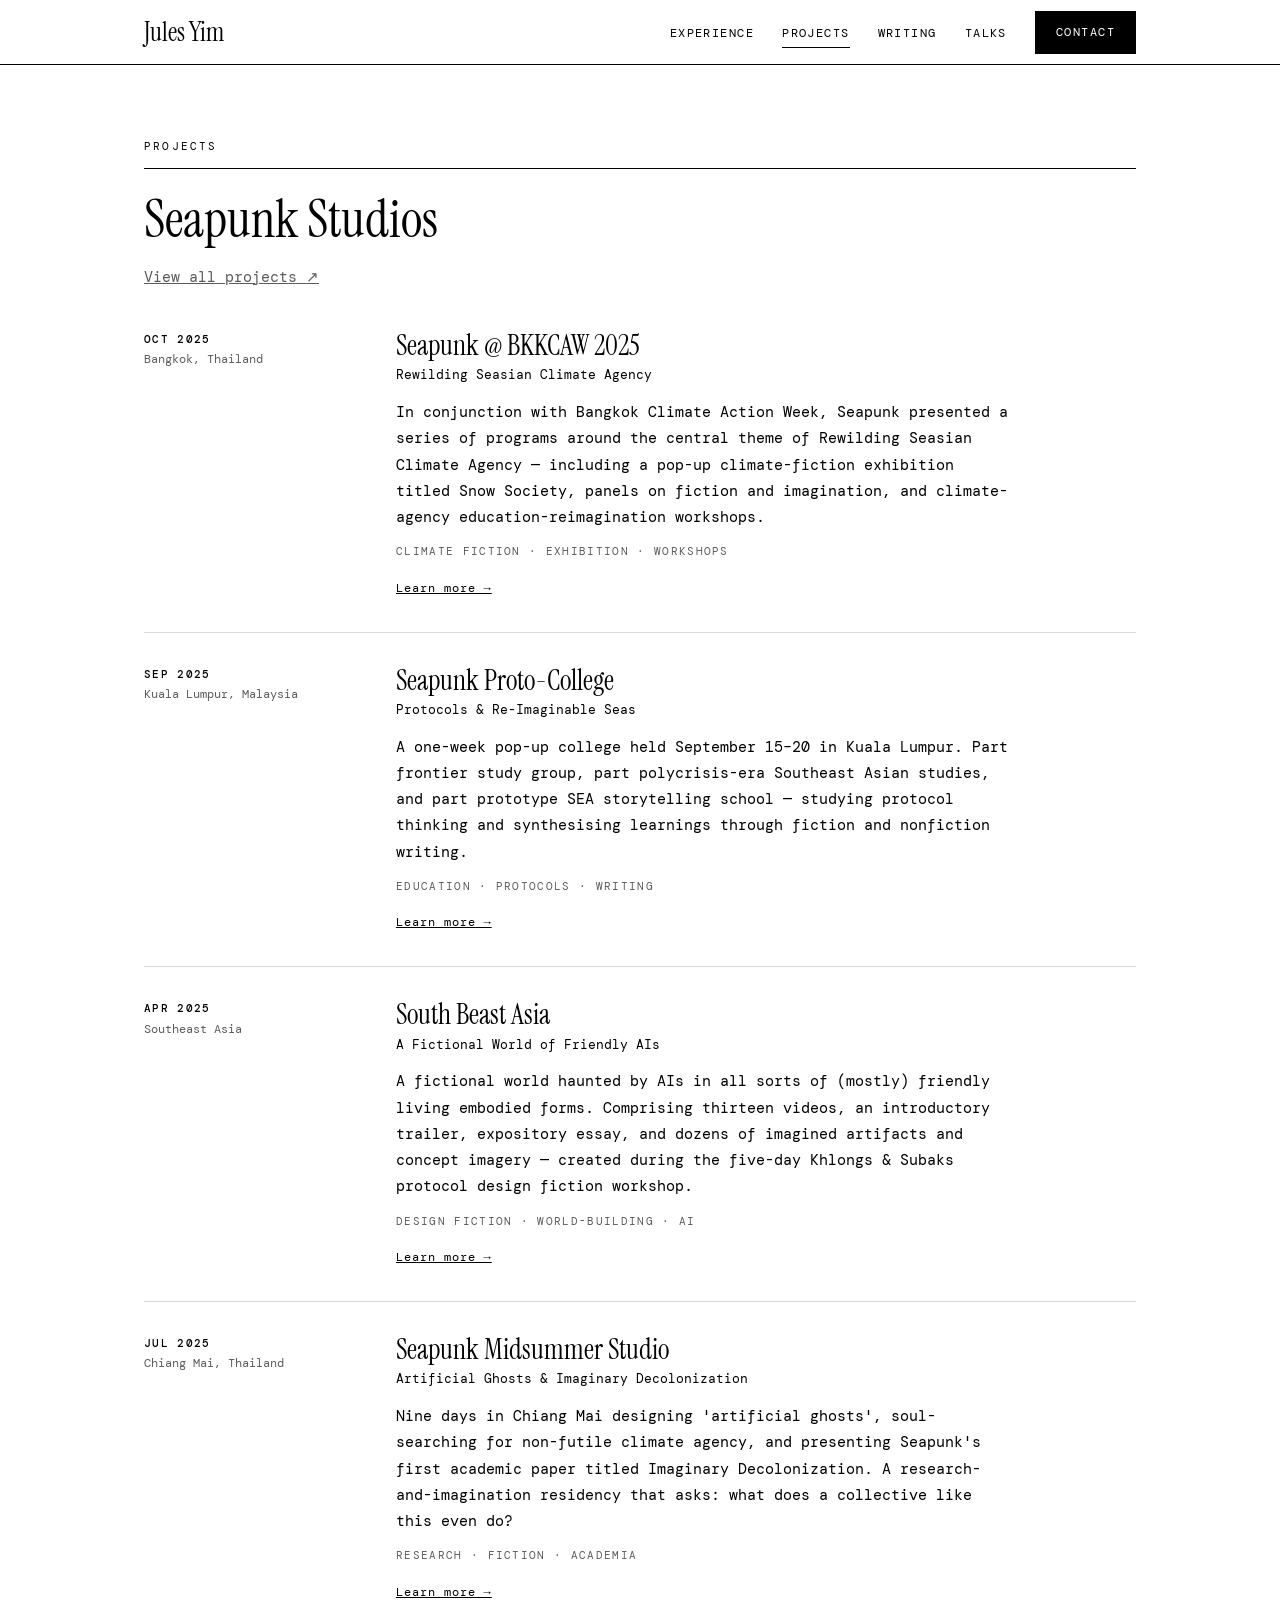
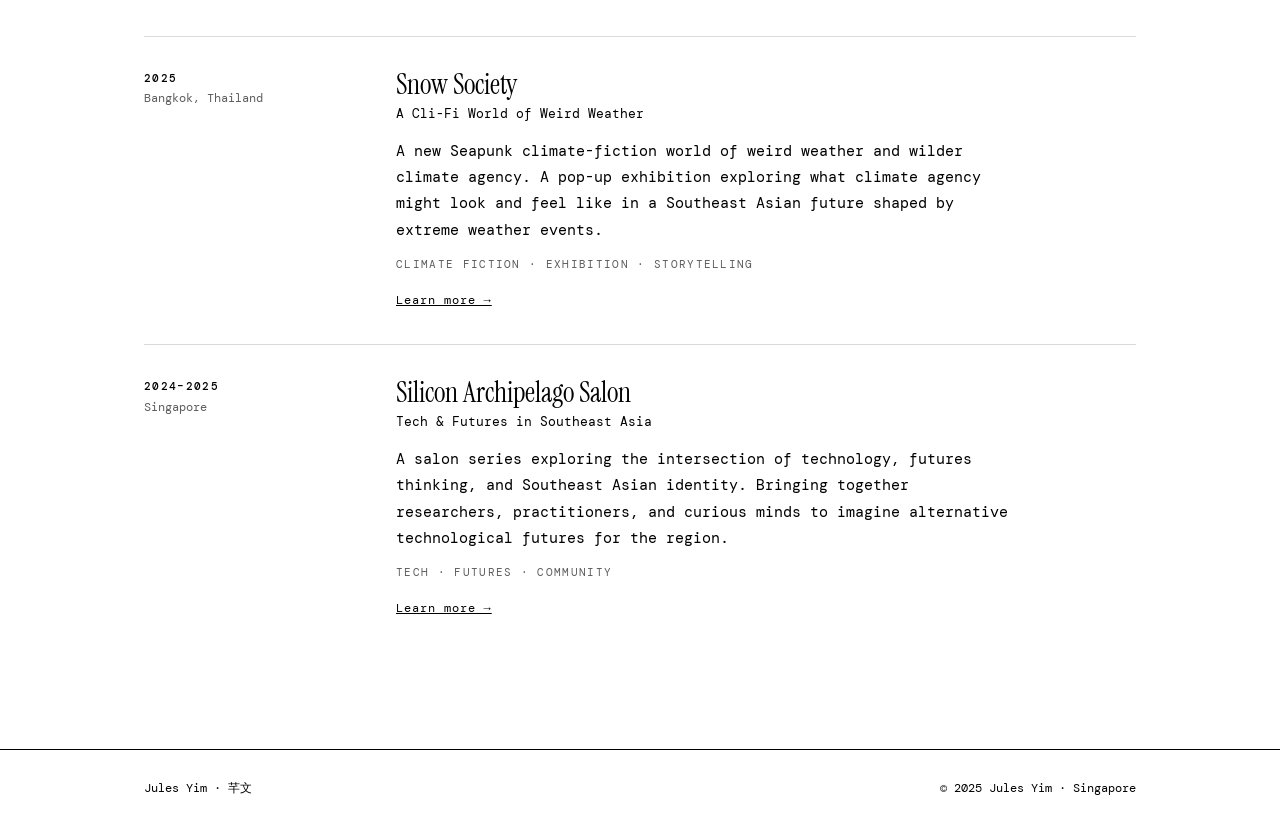
==== projects.html @ a4468859 "Rebuild Jules Yim portfolio as a static black-on-white site Co-Authored-By: Claude Opus 5.5 <noreply" ====
<!doctype html>
<html lang="en">
<head>
  <meta charset="utf-8">
  <meta name="viewport" content="width=device-width, initial-scale=1">
  <title>Projects — Jules Yim</title>
  <meta name="description" content="Seapunk Studios projects curated by Jules Yim.">
  <link rel="preconnect" href="https://fonts.googleapis.com">
  <link rel="preconnect" href="https://fonts.gstatic.com" crossorigin>
  <link href="https://fonts.googleapis.com/css2?family=DM+Mono:ital,wght@0,400;0,500;1,400&family=Instrument+Serif&display=swap" rel="stylesheet">
  <link rel="stylesheet" href="styles.css">
</head>
<body>

<header class="nav">
  <div class="wrap">
    <a class="brand" href="index.html">Jules Yim</a>
    <ul>
      <li><a href="index.html#experience">Experience</a></li>
      <li><a href="projects.html" aria-current="page">Projects</a></li>
      <li><a href="writing.html">Writing</a></li>
      <li><a href="index.html#talks">Talks</a></li>
      <li><a class="btn" href="index.html#contact">Contact</a></li>
    </ul>
  </div>
</header>

<main class="wrap">
  <section class="page-head">
    <div class="label">Projects</div>
    <h2>Seapunk Studios</h2>
    <p class="sub"><a href="https://seapunkstudios.notion.site" target="_blank" rel="noopener noreferrer">View all projects ↗</a></p>

    <article class="entry">
      <div class="meta"><b>Oct 2025</b>Bangkok, Thailand</div>
      <div>
        <h3>Seapunk @ BKKCAW 2025</h3>
        <div class="org">Rewilding Seasian Climate Agency</div>
        <p>In conjunction with Bangkok Climate Action Week, Seapunk presented a series of programs around the central theme of Rewilding Seasian Climate Agency — including a pop-up climate-fiction exhibition titled Snow Society, panels on fiction and imagination, and climate-agency education-reimagination workshops.</p>
        <p class="tags">Climate Fiction · Exhibition · Workshops</p>
        <a class="more" href="https://seapunkstudios.notion.site" target="_blank" rel="noopener noreferrer">Learn more →</a>
      </div>
    </article>

    <article class="entry">
      <div class="meta"><b>Sep 2025</b>Kuala Lumpur, Malaysia</div>
      <div>
        <h3>Seapunk Proto-College</h3>
        <div class="org">Protocols &amp; Re-Imaginable Seas</div>
        <p>A one-week pop-up college held September 15–20 in Kuala Lumpur. Part frontier study group, part polycrisis-era Southeast Asian studies, and part prototype SEA storytelling school — studying protocol thinking and synthesising learnings through fiction and nonfiction writing.</p>
        <p class="tags">Education · Protocols · Writing</p>
        <a class="more" href="https://seapunkstudios.notion.site" target="_blank" rel="noopener noreferrer">Learn more →</a>
      </div>
    </article>

    <article class="entry">
      <div class="meta"><b>Apr 2025</b>Southeast Asia</div>
      <div>
        <h3>South Beast Asia</h3>
        <div class="org">A Fictional World of Friendly AIs</div>
        <p>A fictional world haunted by AIs in all sorts of (mostly) friendly living embodied forms. Comprising thirteen videos, an introductory trailer, expository essay, and dozens of imagined artifacts and concept imagery — created during the five-day Khlongs &amp; Subaks protocol design fiction workshop.</p>
        <p class="tags">Design Fiction · World-building · AI</p>
        <a class="more" href="https://southbeast.asia" target="_blank" rel="noopener noreferrer">Learn more →</a>
      </div>
    </article>

    <article class="entry">
      <div class="meta"><b>Jul 2025</b>Chiang Mai, Thailand</div>
      <div>
        <h3>Seapunk Midsummer Studio</h3>
        <div class="org">Artificial Ghosts &amp; Imaginary Decolonization</div>
        <p>Nine days in Chiang Mai designing 'artificial ghosts', soul-searching for non-futile climate agency, and presenting Seapunk's first academic paper titled Imaginary Decolonization. A research-and-imagination residency that asks: what does a collective like this even do?</p>
        <p class="tags">Research · Fiction · Academia</p>
        <a class="more" href="https://seapunkstudios.notion.site" target="_blank" rel="noopener noreferrer">Learn more →</a>
      </div>
    </article>

    <article class="entry">
      <div class="meta"><b>2025</b>Bangkok, Thailand</div>
      <div>
        <h3>Snow Society</h3>
        <div class="org">A Cli-Fi World of Weird Weather</div>
        <p>A new Seapunk climate-fiction world of weird weather and wilder climate agency. A pop-up exhibition exploring what climate agency might look and feel like in a Southeast Asian future shaped by extreme weather events.</p>
        <p class="tags">Climate Fiction · Exhibition · Storytelling</p>
        <a class="more" href="https://seapunkstudios.notion.site" target="_blank" rel="noopener noreferrer">Learn more →</a>
      </div>
    </article>

    <article class="entry">
      <div class="meta"><b>2024–2025</b>Singapore</div>
      <div>
        <h3>Silicon Archipelago Salon</h3>
        <div class="org">Tech &amp; Futures in Southeast Asia</div>
        <p>A salon series exploring the intersection of technology, futures thinking, and Southeast Asian identity. Bringing together researchers, practitioners, and curious minds to imagine alternative technological futures for the region.</p>
        <p class="tags">Tech · Futures · Community</p>
        <a class="more" href="https://seapunkstudios.notion.site" target="_blank" rel="noopener noreferrer">Learn more →</a>
      </div>
    </article>
  </section>
</main>

<footer>
  <div class="wrap">
    <div>Jules Yim · 芊文</div>
    <div>© 2025 Jules Yim · Singapore</div>
  </div>
</footer>

</body>
</html>
---- styles.css ----
/* Change the two font families here (and the Google Fonts link in each page's <head>). */
:root {
  --font-display: "Instrument Serif", Georgia, serif;
  --font-body: "DM Mono", ui-monospace, Menlo, monospace;
  --ink: #000;
  --paper: #fff;
  --muted: #5c5c5c;
  --rule: #000;
  --hair: #d9d9d9;
  --page: 1040px;
}

* { box-sizing: border-box; }

html { scroll-behavior: smooth; }

body {
  margin: 0;
  background: var(--paper);
  color: var(--ink);
  font-family: var(--font-body);
  font-size: 15px;
  line-height: 1.75;
  -webkit-font-smoothing: antialiased;
}

a { color: inherit; }

.wrap {
  max-width: var(--page);
  margin: 0 auto;
  padding: 0 24px;
}

/* Navigation */
.nav {
  position: sticky;
  top: 0;
  z-index: 10;
  background: var(--paper);
  border-bottom: 1px solid var(--rule);
}
.nav .wrap {
  display: flex;
  align-items: center;
  justify-content: space-between;
  gap: 16px;
  min-height: 64px;
  flex-wrap: wrap;
}
.brand {
  font-family: var(--font-display);
  font-size: 26px;
  line-height: 1;
  text-decoration: none;
}
.nav ul {
  display: flex;
  align-items: center;
  gap: 28px;
  list-style: none;
  margin: 0;
  padding: 0;
}
.nav ul a {
  font-size: 12px;
  letter-spacing: 0.12em;
  text-transform: uppercase;
  text-decoration: none;
  padding: 6px 0;
  border-bottom: 1px solid transparent;
}
.nav ul a:hover,
.nav ul a[aria-current="page"] { border-bottom-color: var(--ink); }
.nav ul a.btn,
.btn {
  display: inline-block;
  padding: 10px 20px;
  background: var(--ink);
  color: var(--paper);
  border: 1px solid var(--ink);
  font-size: 12px;
  letter-spacing: 0.12em;
  text-transform: uppercase;
  text-decoration: none;
}
.nav ul a.btn:hover,
.btn:hover { background: var(--paper); color: var(--ink); }

/* Business card */
.card {
  display: grid;
  grid-template-columns: 1fr 300px;
  gap: 48px;
  align-items: center;
  margin: 64px 0 0;
  padding: 48px;
  border: 1px solid var(--rule);
}
.card h1 {
  font-family: var(--font-display);
  font-weight: 400;
  font-size: clamp(56px, 9vw, 104px);
  line-height: 0.95;
  margin: 0;
}
.card .hanzi {
  font-size: 22px;
  letter-spacing: 0.3em;
  margin: 12px 0 28px;
}
.card .roles {
  list-style: none;
  margin: 0 0 24px;
  padding: 0;
  font-size: 13px;
}
.card .tagline {
  max-width: 44ch;
  margin: 0 0 28px;
  color: var(--muted);
}
.card .where {
  font-size: 11px;
  letter-spacing: 0.14em;
  text-transform: uppercase;
}
.card img {
  display: block;
  width: 100%;
  height: auto;
  aspect-ratio: 1;
  object-fit: cover;
  filter: grayscale(1) contrast(1.05);
  border: 1px solid var(--rule);
}
.illustration {
  display: block;
  width: 100%;
  height: auto;
  margin: 40px 0 0;
}

/* Sections */
section { padding: 88px 0 0; }
.label {
  font-size: 11px;
  letter-spacing: 0.2em;
  text-transform: uppercase;
  margin: 0 0 24px;
  padding-bottom: 12px;
  border-bottom: 1px solid var(--rule);
}
h2 {
  font-family: var(--font-display);
  font-weight: 400;
  font-size: clamp(34px, 5vw, 52px);
  line-height: 1.05;
  margin: 0 0 16px;
}
.lede {
  font-family: var(--font-display);
  font-size: clamp(24px, 3.2vw, 34px);
  line-height: 1.25;
  max-width: 30em;
  margin: 0 0 20px;
}
.sub {
  max-width: 62ch;
  color: var(--muted);
  margin: 0 0 40px;
}

.stats {
  display: grid;
  grid-template-columns: repeat(3, 1fr);
  border-top: 1px solid var(--rule);
  border-bottom: 1px solid var(--rule);
  margin: 0 0 56px;
}
.stats div { padding: 24px 0; }
.stats div + div { padding-left: 24px; border-left: 1px solid var(--rule); }
.stats strong {
  display: block;
  font-family: var(--font-display);
  font-weight: 400;
  font-size: 56px;
  line-height: 1;
}
.stats span {
  font-size: 11px;
  letter-spacing: 0.14em;
  text-transform: uppercase;
}

/* Entries: experience, talks, projects, writing */
.entry {
  display: grid;
  grid-template-columns: 220px 1fr;
  gap: 32px;
  padding: 32px 0;
  border-top: 1px solid var(--hair);
}
.entry:first-of-type { border-top: 0; padding-top: 0; }
.entry .meta {
  font-size: 12px;
  color: var(--muted);
}
.entry .meta b {
  display: block;
  font-weight: 500;
  color: var(--ink);
  letter-spacing: 0.12em;
  text-transform: uppercase;
  font-size: 11px;
}
.entry h3 {
  font-family: var(--font-display);
  font-weight: 400;
  font-size: 28px;
  line-height: 1.15;
  margin: 0 0 2px;
}
.entry .org { margin: 0 0 12px; font-size: 13px; }
.entry p { margin: 0 0 12px; max-width: 68ch; }
.entry ul { margin: 0; padding-left: 18px; color: var(--muted); font-size: 13px; }
.entry .tags {
  font-size: 11px;
  letter-spacing: 0.12em;
  text-transform: uppercase;
  color: var(--muted);
}
.entry .more { font-size: 12px; letter-spacing: 0.08em; }

/* Contact */
.links {
  display: grid;
  grid-template-columns: repeat(auto-fill, minmax(240px, 1fr));
  gap: 0;
  border-top: 1px solid var(--rule);
  border-left: 1px solid var(--rule);
  margin: 0 0 40px;
}
.links a {
  display: block;
  padding: 20px;
  text-decoration: none;
  border-right: 1px solid var(--rule);
  border-bottom: 1px solid var(--rule);
}
.links a:hover { background: var(--ink); color: var(--paper); }
.links a:hover span { color: var(--paper); }
.links b { display: block; font-weight: 500; }
.links span { font-size: 12px; color: var(--muted); }

.page-head { padding-top: 72px; }

footer {
  margin-top: 96px;
  border-top: 1px solid var(--rule);
  font-size: 12px;
}
footer .wrap {
  display: flex;
  flex-wrap: wrap;
  justify-content: space-between;
  gap: 16px;
  padding-top: 28px;
  padding-bottom: 40px;
}
footer nav { display: flex; flex-wrap: wrap; gap: 20px; }

@media (max-width: 760px) {
  .nav .wrap { padding-top: 12px; padding-bottom: 12px; }
  .nav ul { gap: 16px; flex-wrap: wrap; }
  .card { grid-template-columns: 1fr 120px; gap: 20px; padding: 24px; margin-top: 32px; align-items: start; }
  .card .hanzi { font-size: 16px; margin: 8px 0 20px; }
  section { padding-top: 64px; }
  .stats strong { font-size: 40px; }
  .stats div + div { padding-left: 12px; }
  .entry { grid-template-columns: 1fr; gap: 8px; }
}
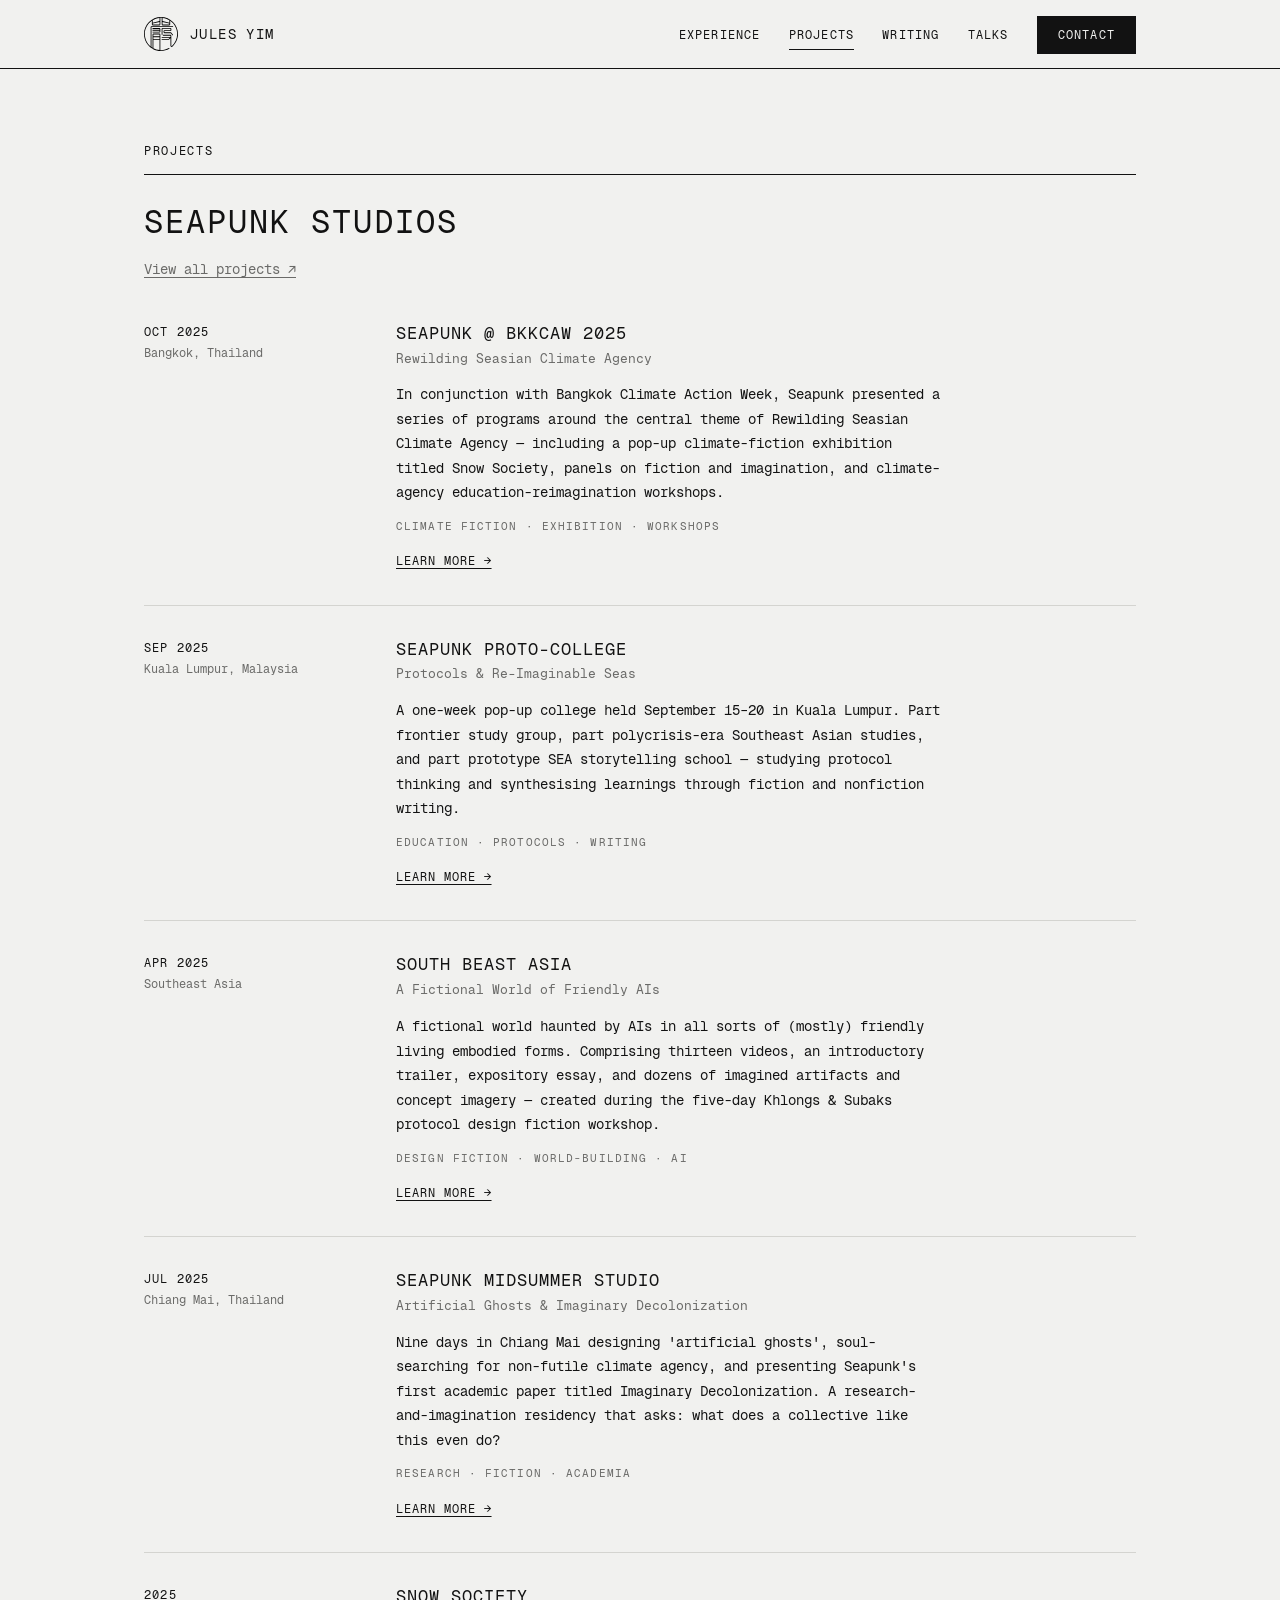
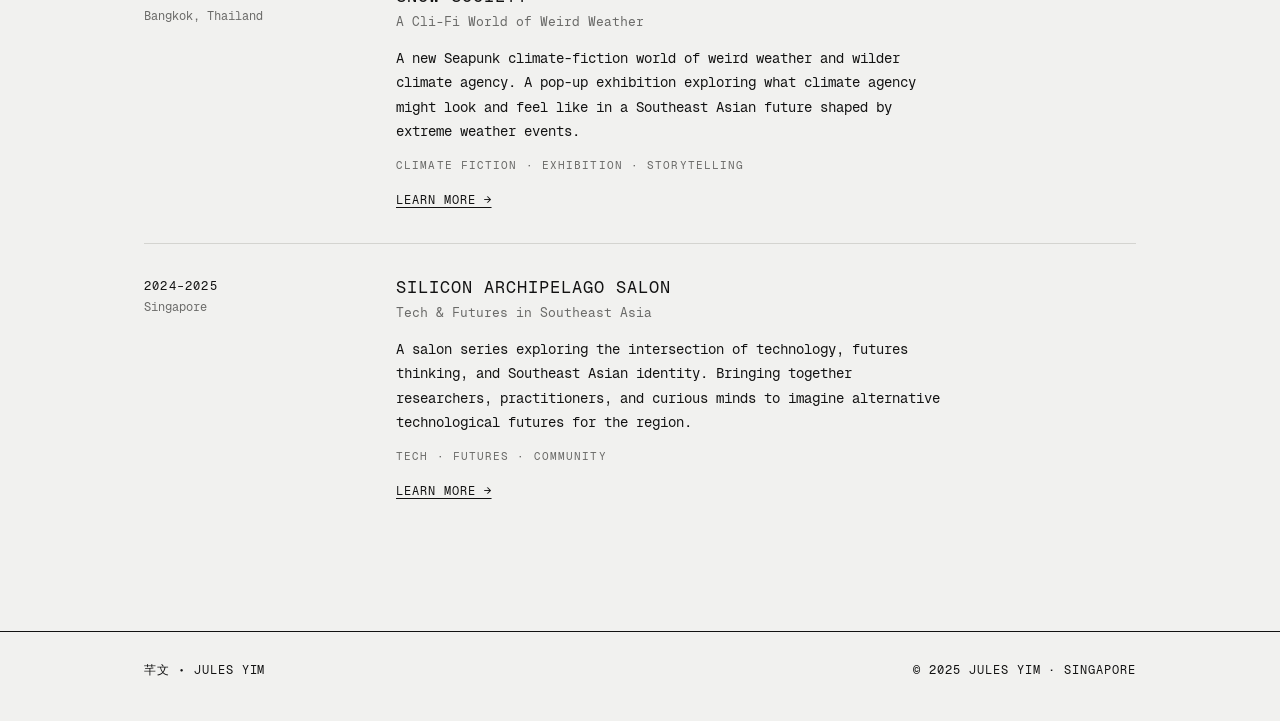
==== commit a2a64584: "Restyle to match the business card: Geist Mono, off-white paper, seal logo, card artwork Co-Authored" ====
--- a/projects.html
+++ b/projects.html
@@ -5,16 +5,14 @@
   <meta name="viewport" content="width=device-width, initial-scale=1">
   <title>Projects — Jules Yim</title>
   <meta name="description" content="Seapunk Studios projects curated by Jules Yim.">
-  <link rel="preconnect" href="https://fonts.googleapis.com">
-  <link rel="preconnect" href="https://fonts.gstatic.com" crossorigin>
-  <link href="https://fonts.googleapis.com/css2?family=DM+Mono:ital,wght@0,400;0,500;1,400&family=Instrument+Serif&display=swap" rel="stylesheet">
+  <link rel="icon" href="assets/logo.svg" type="image/svg+xml">
   <link rel="stylesheet" href="styles.css">
 </head>
 <body>
 
 <header class="nav">
   <div class="wrap">
-    <a class="brand" href="index.html">Jules Yim</a>
+    <a class="brand" href="index.html"><img src="assets/logo.svg" alt="">Jules Yim</a>
     <ul>
       <li><a href="index.html#experience">Experience</a></li>
       <li><a href="projects.html" aria-current="page">Projects</a></li>
@@ -101,7 +99,7 @@
 
 <footer>
   <div class="wrap">
-    <div>Jules Yim · 芊文</div>
+    <div>芊文 • Jules Yim</div>
     <div>© 2025 Jules Yim · Singapore</div>
   </div>
 </footer>
--- a/styles.css
+++ b/styles.css
@@ -1,12 +1,19 @@
-/* Change the two font families here (and the Google Fonts link in each page's <head>). */
+/* Visual style follows the business card: Geist Mono, near-black ink on warm off-white,
+   with the purple artwork from the back of the card as the illustration. */
+@font-face {
+  font-family: "Geist Mono";
+  src: url("assets/fonts/GeistMono-Regular.otf") format("opentype");
+  font-weight: 400 500;
+  font-display: swap;
+}
+
 :root {
-  --font-display: "Instrument Serif", Georgia, serif;
-  --font-body: "DM Mono", ui-monospace, Menlo, monospace;
-  --ink: #000;
-  --paper: #fff;
-  --muted: #5c5c5c;
-  --rule: #000;
-  --hair: #d9d9d9;
+  --font: "Geist Mono", ui-monospace, Menlo, monospace;
+  --ink: #121212;
+  --paper: #f1f1ef;
+  --muted: #6a6a68;
+  --hair: #d4d4d0;
+  --accent: #6d3f7f;
   --page: 1040px;
 }
 
@@ -18,13 +25,14 @@
   margin: 0;
   background: var(--paper);
   color: var(--ink);
-  font-family: var(--font-body);
-  font-size: 15px;
+  font-family: var(--font);
+  font-size: 14px;
   line-height: 1.75;
   -webkit-font-smoothing: antialiased;
 }
 
-a { color: inherit; }
+a { color: inherit; text-underline-offset: 3px; }
+a:hover { color: var(--accent); }
 
 .wrap {
   max-width: var(--page);
@@ -38,22 +46,26 @@
   top: 0;
   z-index: 10;
   background: var(--paper);
-  border-bottom: 1px solid var(--rule);
+  border-bottom: 1px solid var(--ink);
 }
 .nav .wrap {
   display: flex;
   align-items: center;
   justify-content: space-between;
   gap: 16px;
-  min-height: 64px;
+  min-height: 68px;
   flex-wrap: wrap;
 }
 .brand {
-  font-family: var(--font-display);
-  font-size: 26px;
-  line-height: 1;
+  display: flex;
+  align-items: center;
+  gap: 12px;
+  font-size: 14px;
+  letter-spacing: 0.1em;
+  text-transform: uppercase;
   text-decoration: none;
 }
+.brand img { width: 34px; height: 34px; display: block; }
 .nav ul {
   display: flex;
   align-items: center;
@@ -64,109 +76,114 @@
 }
 .nav ul a {
   font-size: 12px;
-  letter-spacing: 0.12em;
+  letter-spacing: 0.1em;
   text-transform: uppercase;
   text-decoration: none;
   padding: 6px 0;
   border-bottom: 1px solid transparent;
 }
 .nav ul a:hover,
-.nav ul a[aria-current="page"] { border-bottom-color: var(--ink); }
-.nav ul a.btn,
-.btn {
-  display: inline-block;
+.nav ul a[aria-current="page"] { border-bottom-color: currentColor; }
+.nav ul a.btn {
   padding: 10px 20px;
   background: var(--ink);
   color: var(--paper);
   border: 1px solid var(--ink);
-  font-size: 12px;
-  letter-spacing: 0.12em;
-  text-transform: uppercase;
-  text-decoration: none;
-}
-.nav ul a.btn:hover,
-.btn:hover { background: var(--paper); color: var(--ink); }
+}
+.nav ul a.btn:hover { background: var(--accent); border-color: var(--accent); color: var(--paper); }
 
 /* Business card */
 .card {
   display: grid;
-  grid-template-columns: 1fr 300px;
+  grid-template-columns: 1fr 260px;
   gap: 48px;
+  margin: 72px 0 0;
+  min-height: 420px;
+}
+.card .text {
+  display: flex;
+  flex-direction: column;
+  justify-content: space-between;
+  gap: 48px;
+}
+.card .id {
+  display: flex;
   align-items: center;
-  margin: 64px 0 0;
-  padding: 48px;
-  border: 1px solid var(--rule);
-}
+  gap: 28px;
+}
+.card .id img { width: 84px; height: 84px; flex: none; }
 .card h1 {
-  font-family: var(--font-display);
-  font-weight: 400;
-  font-size: clamp(56px, 9vw, 104px);
-  line-height: 0.95;
+  font-weight: 400;
+  font-size: clamp(24px, 4vw, 40px);
+  line-height: 1.2;
+  letter-spacing: 0.06em;
+  text-transform: uppercase;
+  margin: 0 0 6px;
+}
+.card .fields {
+  font-size: clamp(12px, 1.6vw, 15px);
+  letter-spacing: 0.08em;
+  text-transform: uppercase;
+}
+.card .tagline {
+  max-width: 52ch;
   margin: 0;
-}
-.card .hanzi {
-  font-size: 22px;
-  letter-spacing: 0.3em;
-  margin: 12px 0 28px;
-}
-.card .roles {
-  list-style: none;
-  margin: 0 0 24px;
-  padding: 0;
-  font-size: 13px;
-}
-.card .tagline {
-  max-width: 44ch;
-  margin: 0 0 28px;
   color: var(--muted);
 }
-.card .where {
-  font-size: 11px;
-  letter-spacing: 0.14em;
-  text-transform: uppercase;
-}
-.card img {
+.card dl {
+  display: grid;
+  grid-template-columns: 110px 1fr;
+  row-gap: 6px;
+  margin: 0;
+  font-size: 14px;
+  letter-spacing: 0.06em;
+  text-transform: uppercase;
+}
+.card dd { margin: 0; }
+.card .photo {
   display: block;
   width: 100%;
   height: auto;
   aspect-ratio: 1;
   object-fit: cover;
   filter: grayscale(1) contrast(1.05);
-  border: 1px solid var(--rule);
+  mix-blend-mode: multiply;
 }
 .illustration {
   display: block;
   width: 100%;
   height: auto;
-  margin: 40px 0 0;
+  aspect-ratio: 2 / 1;
+  object-fit: cover;
+  margin: 72px 0 0;
 }
 
 /* Sections */
 section { padding: 88px 0 0; }
 .label {
-  font-size: 11px;
-  letter-spacing: 0.2em;
-  text-transform: uppercase;
-  margin: 0 0 24px;
+  font-size: 12px;
+  letter-spacing: 0.14em;
+  text-transform: uppercase;
+  margin: 0 0 28px;
   padding-bottom: 12px;
-  border-bottom: 1px solid var(--rule);
+  border-bottom: 1px solid var(--ink);
 }
 h2 {
-  font-family: var(--font-display);
-  font-weight: 400;
-  font-size: clamp(34px, 5vw, 52px);
-  line-height: 1.05;
+  font-weight: 400;
+  font-size: clamp(22px, 3.2vw, 32px);
+  line-height: 1.2;
+  letter-spacing: 0.06em;
+  text-transform: uppercase;
   margin: 0 0 16px;
 }
 .lede {
-  font-family: var(--font-display);
-  font-size: clamp(24px, 3.2vw, 34px);
-  line-height: 1.25;
-  max-width: 30em;
+  font-size: clamp(16px, 2vw, 20px);
+  line-height: 1.6;
+  max-width: 44em;
   margin: 0 0 20px;
 }
 .sub {
-  max-width: 62ch;
+  max-width: 64ch;
   color: var(--muted);
   margin: 0 0 40px;
 }
@@ -174,22 +191,21 @@
 .stats {
   display: grid;
   grid-template-columns: repeat(3, 1fr);
-  border-top: 1px solid var(--rule);
-  border-bottom: 1px solid var(--rule);
+  border-top: 1px solid var(--ink);
+  border-bottom: 1px solid var(--ink);
   margin: 0 0 56px;
 }
 .stats div { padding: 24px 0; }
-.stats div + div { padding-left: 24px; border-left: 1px solid var(--rule); }
+.stats div + div { padding-left: 24px; border-left: 1px solid var(--ink); }
 .stats strong {
   display: block;
-  font-family: var(--font-display);
-  font-weight: 400;
-  font-size: 56px;
-  line-height: 1;
+  font-weight: 400;
+  font-size: 48px;
+  line-height: 1.1;
 }
 .stats span {
-  font-size: 11px;
-  letter-spacing: 0.14em;
+  font-size: 12px;
+  letter-spacing: 0.1em;
   text-transform: uppercase;
 }
 
@@ -208,57 +224,60 @@
 }
 .entry .meta b {
   display: block;
-  font-weight: 500;
+  font-weight: 400;
   color: var(--ink);
-  letter-spacing: 0.12em;
-  text-transform: uppercase;
-  font-size: 11px;
+  letter-spacing: 0.1em;
+  text-transform: uppercase;
 }
 .entry h3 {
-  font-family: var(--font-display);
-  font-weight: 400;
-  font-size: 28px;
-  line-height: 1.15;
+  font-weight: 400;
+  font-size: 17px;
+  line-height: 1.4;
+  letter-spacing: 0.06em;
+  text-transform: uppercase;
   margin: 0 0 2px;
 }
-.entry .org { margin: 0 0 12px; font-size: 13px; }
+.entry h3 a { text-decoration: none; }
+.entry h3 a:hover { text-decoration: underline; }
+.entry .org { margin: 0 0 12px; font-size: 13px; color: var(--muted); }
 .entry p { margin: 0 0 12px; max-width: 68ch; }
 .entry ul { margin: 0; padding-left: 18px; color: var(--muted); font-size: 13px; }
 .entry .tags {
   font-size: 11px;
-  letter-spacing: 0.12em;
+  letter-spacing: 0.1em;
   text-transform: uppercase;
   color: var(--muted);
 }
-.entry .more { font-size: 12px; letter-spacing: 0.08em; }
+.entry .more { font-size: 12px; letter-spacing: 0.08em; text-transform: uppercase; }
 
 /* Contact */
 .links {
   display: grid;
   grid-template-columns: repeat(auto-fill, minmax(240px, 1fr));
-  gap: 0;
-  border-top: 1px solid var(--rule);
-  border-left: 1px solid var(--rule);
+  border-top: 1px solid var(--ink);
+  border-left: 1px solid var(--ink);
   margin: 0 0 40px;
 }
 .links a {
   display: block;
   padding: 20px;
   text-decoration: none;
-  border-right: 1px solid var(--rule);
-  border-bottom: 1px solid var(--rule);
+  border-right: 1px solid var(--ink);
+  border-bottom: 1px solid var(--ink);
 }
 .links a:hover { background: var(--ink); color: var(--paper); }
 .links a:hover span { color: var(--paper); }
-.links b { display: block; font-weight: 500; }
+.links b { display: block; font-weight: 400; letter-spacing: 0.08em; text-transform: uppercase; }
 .links span { font-size: 12px; color: var(--muted); }
 
 .page-head { padding-top: 72px; }
 
 footer {
   margin-top: 96px;
-  border-top: 1px solid var(--rule);
-  font-size: 12px;
+  border-top: 1px solid var(--ink);
+  font-size: 12px;
+  letter-spacing: 0.08em;
+  text-transform: uppercase;
 }
 footer .wrap {
   display: flex;
@@ -268,15 +287,18 @@
   padding-top: 28px;
   padding-bottom: 40px;
 }
-footer nav { display: flex; flex-wrap: wrap; gap: 20px; }
 
 @media (max-width: 760px) {
   .nav .wrap { padding-top: 12px; padding-bottom: 12px; }
   .nav ul { gap: 16px; flex-wrap: wrap; }
-  .card { grid-template-columns: 1fr 120px; gap: 20px; padding: 24px; margin-top: 32px; align-items: start; }
-  .card .hanzi { font-size: 16px; margin: 8px 0 20px; }
+  .card { grid-template-columns: 1fr 96px; gap: 16px; margin-top: 40px; min-height: 0; }
+  .card .id { gap: 14px; align-items: flex-start; }
+  .card .id img { width: 48px; height: 48px; }
+  .card dl { grid-template-columns: 64px 1fr; font-size: 12px; }
+  .illustration, section { margin-top: 0; }
+  .illustration { margin-top: 48px; }
   section { padding-top: 64px; }
-  .stats strong { font-size: 40px; }
+  .stats strong { font-size: 34px; }
   .stats div + div { padding-left: 12px; }
   .entry { grid-template-columns: 1fr; gap: 8px; }
 }
